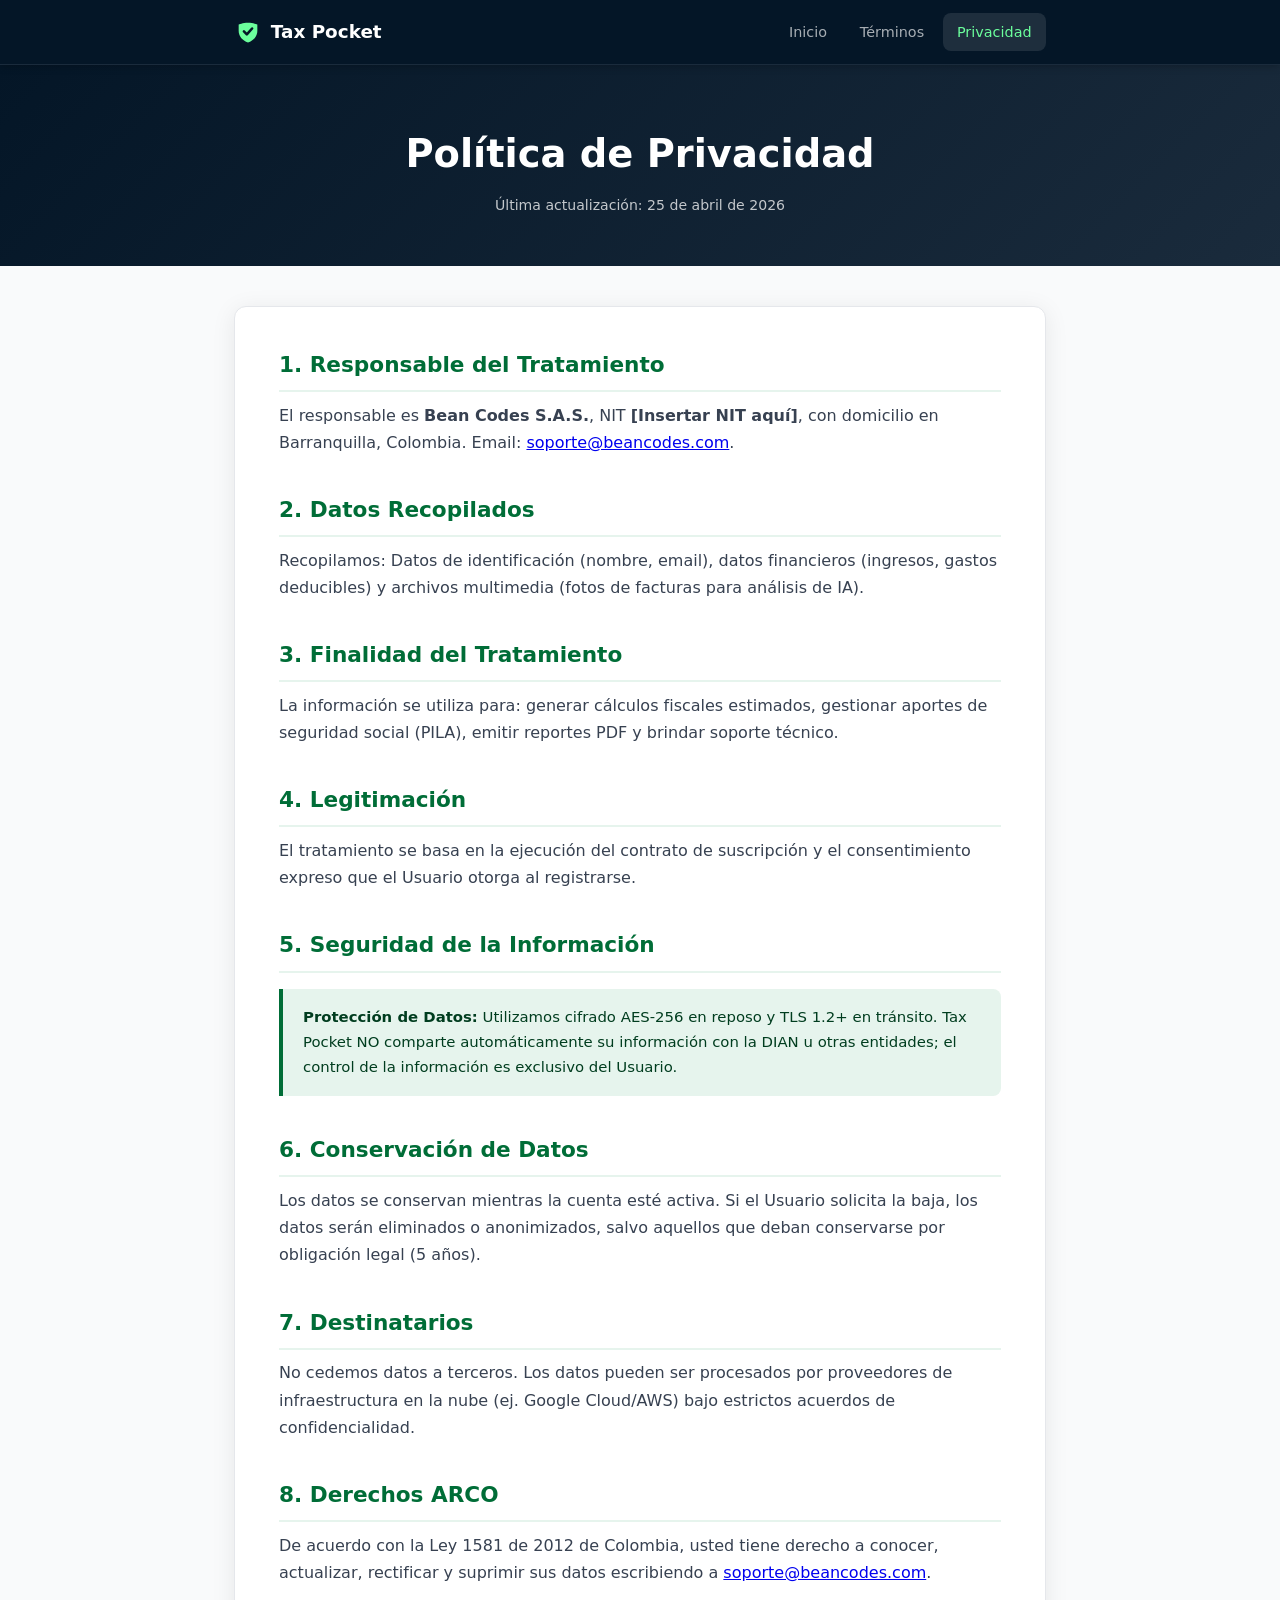
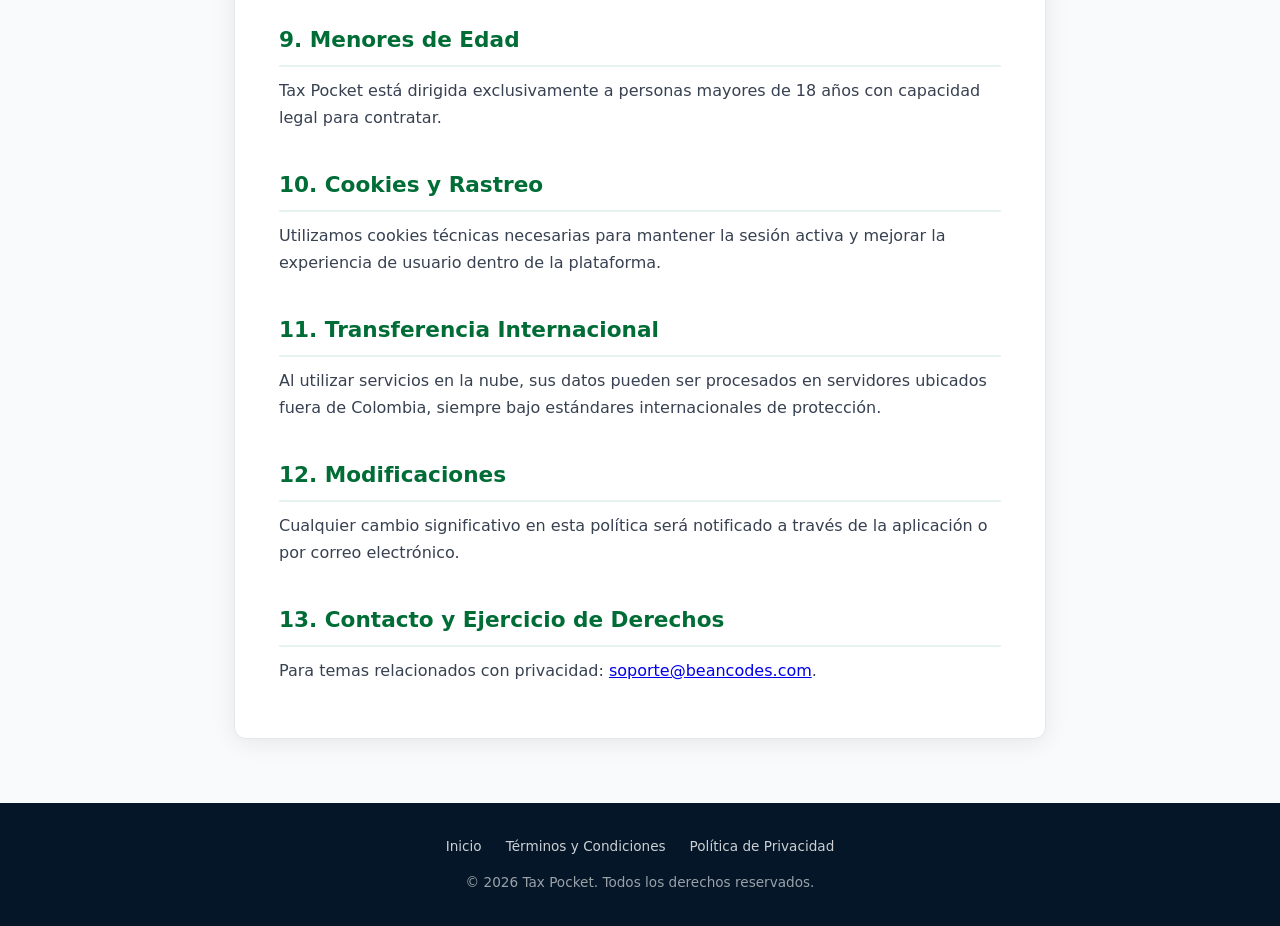
==== privacy.html @ 636193fd "Add favicon link tag to all HTML files Agent-Logs-Url: https://github.com/Bean-Codes-SAS/tax_poket_w" ====
<!DOCTYPE html>
<html lang="es">
<head>
  <meta charset="UTF-8" />
  <meta name="viewport" content="width=device-width, initial-scale=1.0" />
  <title>Política de Privacidad – Tax Pocket</title>
  <link rel="icon" type="image/x-icon" href="favicon.ico" />
  <link rel="stylesheet" href="styles.css" />
</head>
<body>

  <header>
    <div class="nav-inner">
      <a href="index.html" class="logo">
        <svg width="28" height="28" viewBox="0 0 24 24" fill="none">
          <path d="M4 5.5C4 5.5 7.5 4 12 4s8 1.5 8 1.5V11c0 4.5-3 8.5-8 10-5-1.5-8-5.5-8-10V5.5z" fill="currentColor"/>
          <path class="logo-check" d="M8.5 11.5l2.5 2.5 4.5-5" stroke="white" stroke-width="2.2" stroke-linecap="round" stroke-linejoin="round"/>
        </svg>
        Tax Pocket
      </a>
      <nav>
        <a href="index.html">Inicio</a>
        <a href="terms.html">Términos</a>
        <a href="privacy.html" class="active">Privacidad</a>
      </nav>
    </div>
  </header>

  <div class="page-hero">
    <div class="container">
      <h1>Política de Privacidad</h1>
      <p class="meta">Última actualización: 25 de abril de 2026</p>
    </div>
  </div>

  <div class="page-body">
    <div class="container">
      <article class="legal">

        <h2>1. Responsable del Tratamiento</h2>
        <p>El responsable es <strong>Bean Codes S.A.S.</strong>, NIT <strong>[Insertar NIT aquí]</strong>, con domicilio en Barranquilla, Colombia. Email: <a href="mailto:soporte@beancodes.com">soporte@beancodes.com</a>.</p>

        <h2>2. Datos Recopilados</h2>
        <p>Recopilamos: Datos de identificación (nombre, email), datos financieros (ingresos, gastos deducibles) y archivos multimedia (fotos de facturas para análisis de IA).</p>

        <h2>3. Finalidad del Tratamiento</h2>
        <p>La información se utiliza para: generar cálculos fiscales estimados, gestionar aportes de seguridad social (PILA), emitir reportes PDF y brindar soporte técnico.</p>

        <h2>4. Legitimación</h2>
        <p>El tratamiento se basa en la ejecución del contrato de suscripción y el consentimiento expreso que el Usuario otorga al registrarse.</p>

        <h2>5. Seguridad de la Información</h2>
        <div class="info-box">
          <strong>Protección de Datos:</strong> Utilizamos cifrado AES-256 en reposo y TLS 1.2+ en tránsito. Tax Pocket NO comparte automáticamente su información con la DIAN u otras entidades; el control de la información es exclusivo del Usuario.
        </div>

        <h2>6. Conservación de Datos</h2>
        <p>Los datos se conservan mientras la cuenta esté activa. Si el Usuario solicita la baja, los datos serán eliminados o anonimizados, salvo aquellos que deban conservarse por obligación legal (5 años).</p>

        <h2>7. Destinatarios</h2>
        <p>No cedemos datos a terceros. Los datos pueden ser procesados por proveedores de infraestructura en la nube (ej. Google Cloud/AWS) bajo estrictos acuerdos de confidencialidad.</p>

        <h2>8. Derechos ARCO</h2>
        <p>De acuerdo con la Ley 1581 de 2012 de Colombia, usted tiene derecho a conocer, actualizar, rectificar y suprimir sus datos escribiendo a <a href="mailto:soporte@beancodes.com">soporte@beancodes.com</a>.</p>

        <h2>9. Menores de Edad</h2>
        <p>Tax Pocket está dirigida exclusivamente a personas mayores de 18 años con capacidad legal para contratar.</p>

        <h2>10. Cookies y Rastreo</h2>
        <p>Utilizamos cookies técnicas necesarias para mantener la sesión activa y mejorar la experiencia de usuario dentro de la plataforma.</p>

        <h2>11. Transferencia Internacional</h2>
        <p>Al utilizar servicios en la nube, sus datos pueden ser procesados en servidores ubicados fuera de Colombia, siempre bajo estándares internacionales de protección.</p>

        <h2>12. Modificaciones</h2>
        <p>Cualquier cambio significativo en esta política será notificado a través de la aplicación o por correo electrónico.</p>

        <h2 id="contacto-pp">13. Contacto y Ejercicio de Derechos</h2>
        <p>Para temas relacionados con privacidad: <a href="mailto:soporte@beancodes.com">soporte@beancodes.com</a>.</p>

      </article>
    </div>
  </div>

  <footer>
    <div class="footer-links">
      <a href="index.html">Inicio</a>
      <a href="terms.html">Términos y Condiciones</a>
      <a href="privacy.html">Política de Privacidad</a>
    </div>
    <p>&copy; 2026 Tax Pocket. Todos los derechos reservados.</p>
  </footer>

</body>
</html>
---- styles.css ----
/* ─── Reset & Base ─── */
*, *::before, *::after { box-sizing: border-box; margin: 0; padding: 0; }

:root {
  --primary:        #006D37;
  --primary-dark:   #004d27;
  --primary-bg:     #041627;
  --primary-container: #1A2B3C;
  --secondary-container: #6BFE9C;
  --accent:    #f59e0b;
  --text:      #1f2937;
  --muted:     #6b7280;
  --bg:        #f9fafb;
  --surface:   #ffffff;
  --border:    #e5e7eb;
  --radius:    0.75rem;
  --shadow:    0 4px 24px rgba(0,0,0,.08);
  --max-w:     860px;
}

html { scroll-behavior: smooth; }

body {
  font-family: 'Segoe UI', system-ui, -apple-system, sans-serif;
  background: var(--bg);
  color: var(--text);
  line-height: 1.7;
  font-size: 1rem;
}

/* ─── Nav ─── */
header {
  background: var(--primary-bg);
  border-bottom: 1px solid var(--primary-container);
  position: sticky;
  top: 0;
  z-index: 100;
  box-shadow: 0 1px 8px rgba(0,0,0,.25);
}

.nav-inner {
  max-width: var(--max-w);
  margin: 0 auto;
  padding: 0 1.5rem;
  display: flex;
  align-items: center;
  justify-content: space-between;
  height: 64px;
}

.logo {
  display: flex;
  align-items: center;
  gap: 0.55rem;
  text-decoration: none;
  color: #fff;
  font-weight: 700;
  font-size: 1.15rem;
}

.logo svg { color: var(--secondary-container); }
.logo-check { stroke: var(--primary-bg); }

nav { display: flex; gap: 0.25rem; }

nav a {
  text-decoration: none;
  color: rgba(255,255,255,.65);
  font-size: 0.9rem;
  font-weight: 500;
  padding: 0.45rem 0.9rem;
  border-radius: 0.5rem;
  transition: background .15s, color .15s;
}

nav a:hover, nav a.active {
  background: rgba(255,255,255,.1);
  color: var(--secondary-container);
}

/* ─── Hero (index only) ─── */
.hero {
  background: linear-gradient(135deg, #041627 0%, #1A2B3C 55%, #041627 100%);
  color: #fff;
  text-align: center;
  padding: 5rem 1.5rem 4rem;
}

.hero-badge {
  display: inline-flex;
  align-items: center;
  gap: 0.4rem;
  background: rgba(255,255,255,.15);
  border: 1px solid rgba(255,255,255,.25);
  border-radius: 2rem;
  padding: 0.3rem 1rem;
  font-size: 0.8rem;
  font-weight: 600;
  letter-spacing: 0.04em;
  text-transform: uppercase;
  margin-bottom: 1.5rem;
}

.hero h1 {
  font-size: clamp(2rem, 5vw, 3rem);
  font-weight: 800;
  margin-bottom: 1rem;
  line-height: 1.2;
}

.hero p {
  font-size: 1.1rem;
  opacity: .85;
  max-width: 560px;
  margin: 0 auto 2.5rem;
}

.btn-group { display: flex; gap: 1rem; justify-content: center; flex-wrap: wrap; }

.btn {
  display: inline-flex;
  align-items: center;
  gap: 0.5rem;
  padding: 0.75rem 1.75rem;
  border-radius: 0.6rem;
  font-weight: 600;
  font-size: 0.95rem;
  text-decoration: none;
  transition: transform .15s, box-shadow .15s, background .15s;
}

.btn:hover { transform: translateY(-2px); box-shadow: 0 8px 20px rgba(0,0,0,.18); }

.btn-white { background: #fff; color: var(--primary); }
.btn-outline { background: transparent; color: #fff; border: 2px solid rgba(255,255,255,.5); }
.btn-outline:hover { background: rgba(255,255,255,.1); }

/* ─── Cards (index) ─── */
.cards {
  max-width: var(--max-w);
  margin: 3rem auto;
  padding: 0 1.5rem;
  display: grid;
  grid-template-columns: repeat(auto-fit, minmax(280px, 1fr));
  gap: 1.5rem;
}

.card {
  background: var(--surface);
  border: 1px solid var(--border);
  border-radius: var(--radius);
  padding: 2rem;
  box-shadow: var(--shadow);
  text-decoration: none;
  color: inherit;
  transition: transform .2s, box-shadow .2s;
  display: flex;
  flex-direction: column;
  gap: 0.75rem;
}

.card:hover { transform: translateY(-4px); box-shadow: 0 12px 32px rgba(0,0,0,.12); }

.card-icon {
  width: 52px;
  height: 52px;
  border-radius: 0.75rem;
  display: flex;
  align-items: center;
  justify-content: center;
}

.card-icon.blue { background: #e8eef5; color: var(--primary-bg); }
.card-icon.green { background: #e6f4ed; color: var(--primary); }

.card h2 { font-size: 1.2rem; font-weight: 700; }
.card p  { color: var(--muted); font-size: 0.9rem; }

.card-link {
  margin-top: auto;
  font-size: 0.9rem;
  font-weight: 600;
  color: var(--primary);
  display: flex;
  align-items: center;
  gap: 0.3rem;
}

/* ─── Page layout (terms / privacy) ─── */
.page-hero {
  background: linear-gradient(135deg, #041627, #1A2B3C);
  color: #fff;
  padding: 3.5rem 1.5rem 3rem;
  text-align: center;
}

.page-hero h1 { font-size: clamp(1.6rem, 4vw, 2.4rem); font-weight: 800; margin-bottom: 0.5rem; }
.page-hero .meta { opacity: .75; font-size: 0.88rem; margin-top: 0.5rem; }

.page-body {
  max-width: var(--max-w);
  margin: 2.5rem auto 4rem;
  padding: 0 1.5rem;
}

/* ─── Legal Content ─── */
.legal {
  background: var(--surface);
  border: 1px solid var(--border);
  border-radius: var(--radius);
  padding: 2.5rem 2.75rem;
  box-shadow: var(--shadow);
}

@media (max-width: 600px) { .legal { padding: 1.5rem 1.25rem; } }

.legal h2 {
  font-size: 1.35rem;
  font-weight: 700;
  color: var(--primary);
  margin-top: 2.25rem;
  margin-bottom: 0.6rem;
  padding-bottom: 0.4rem;
  border-bottom: 2px solid #e6f4ed;
}

.legal h2:first-child { margin-top: 0; }

.legal h3 {
  font-size: 1.05rem;
  font-weight: 600;
  margin-top: 1.25rem;
  margin-bottom: 0.35rem;
  color: var(--text);
}

.legal p { margin-bottom: 0.9rem; color: #374151; }

.legal ul, .legal ol {
  margin: 0.5rem 0 0.9rem 1.5rem;
  color: #374151;
}

.legal li { margin-bottom: 0.35rem; }

.legal .highlight-box {
  background: #fefce8;
  border-left: 4px solid var(--accent);
  border-radius: 0 0.5rem 0.5rem 0;
  padding: 1rem 1.25rem;
  margin: 1rem 0;
  font-size: 0.93rem;
  color: #78350f;
}

.legal .info-box {
  background: #e6f4ed;
  border-left: 4px solid var(--primary);
  border-radius: 0 0.5rem 0.5rem 0;
  padding: 1rem 1.25rem;
  margin: 1rem 0;
  font-size: 0.93rem;
  color: #003d1f;
}

/* ─── TOC ─── */
.toc {
  background: #f8fafc;
  border: 1px solid var(--border);
  border-radius: 0.6rem;
  padding: 1.25rem 1.5rem;
  margin-bottom: 2rem;
}

.toc h4 { font-size: 0.85rem; text-transform: uppercase; letter-spacing: .05em; color: var(--muted); margin-bottom: 0.75rem; }

.toc ol { margin-left: 1.25rem; }
.toc li { margin-bottom: 0.25rem; }
.toc a { color: var(--primary); text-decoration: none; font-size: 0.9rem; }
.toc a:hover { text-decoration: underline; }

/* ─── Footer ─── */
footer {
  background: var(--primary-bg);
  color: rgba(255,255,255,.6);
  text-align: center;
  padding: 2rem 1.5rem;
  font-size: 0.85rem;
}

footer a { color: rgba(255,255,255,.8); text-decoration: none; }
footer a:hover { text-decoration: underline; }

.footer-links { display: flex; gap: 1.5rem; justify-content: center; margin-bottom: 0.75rem; flex-wrap: wrap; }
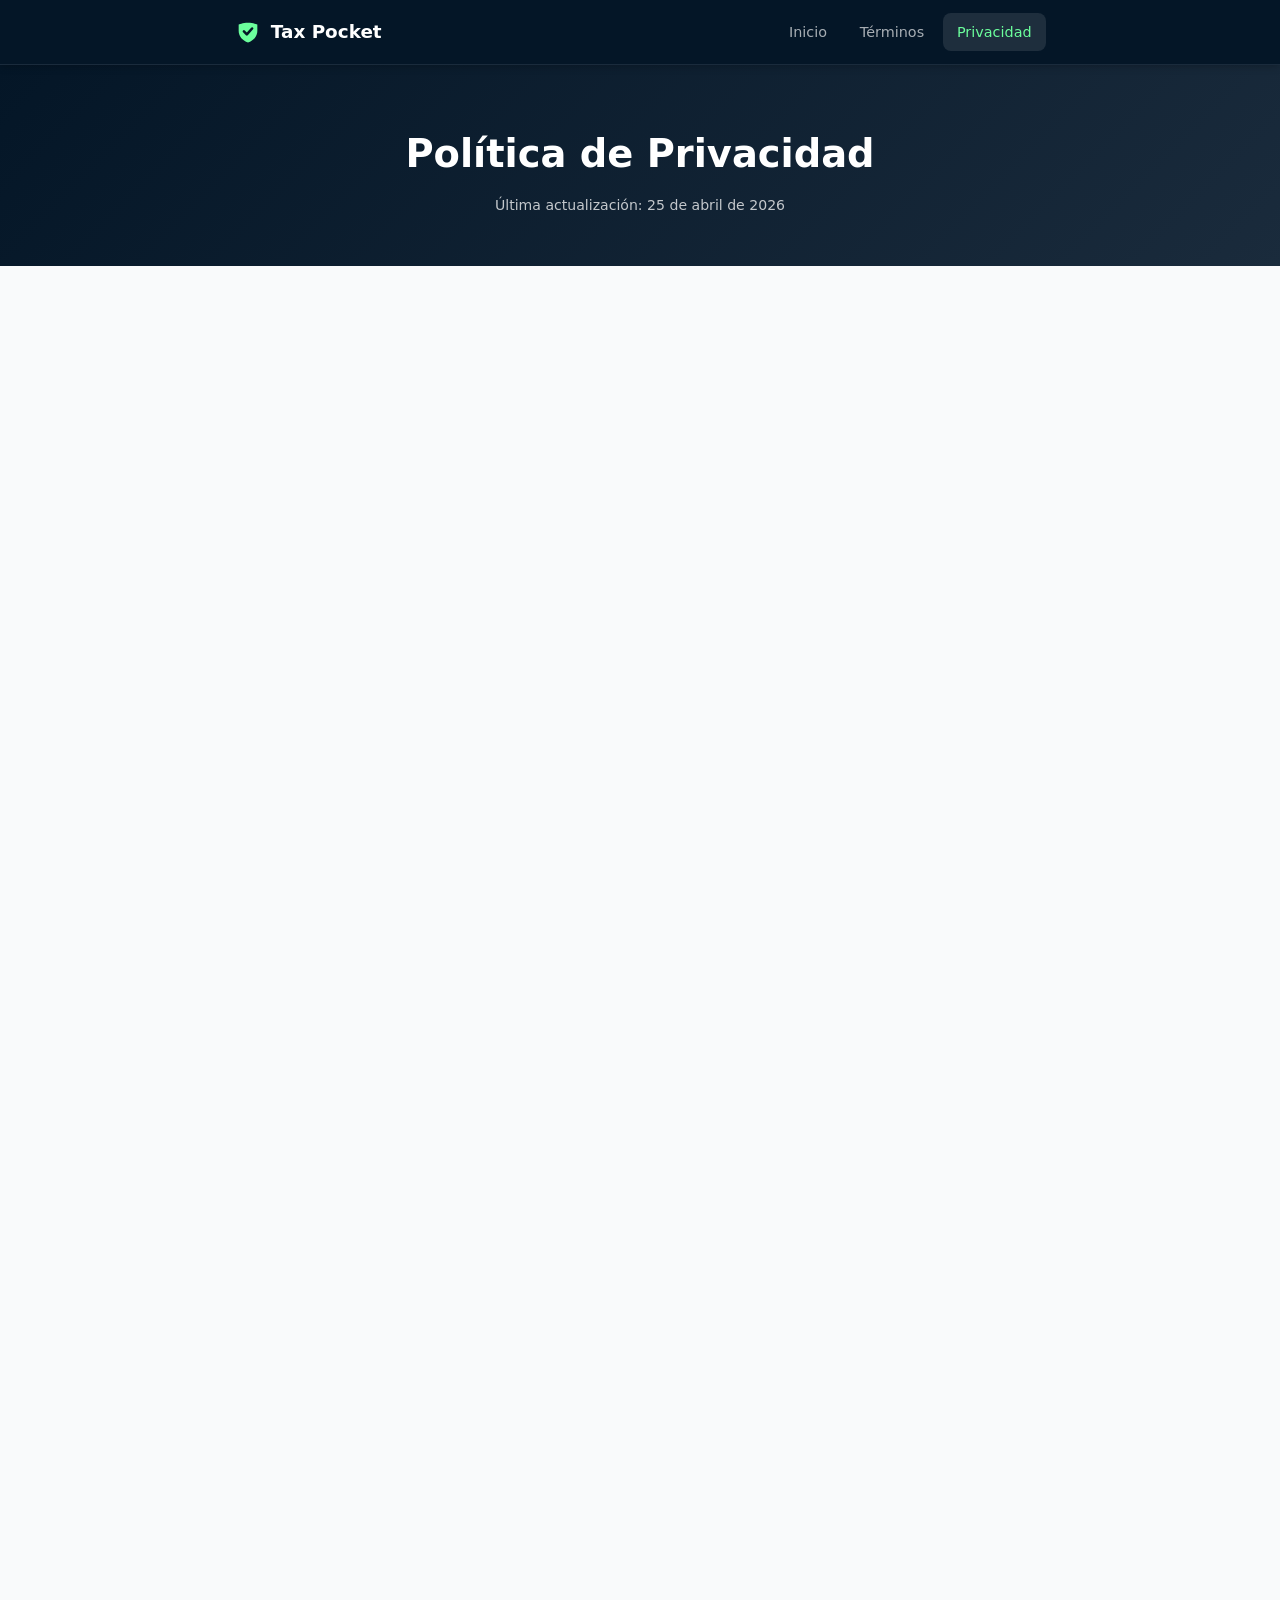
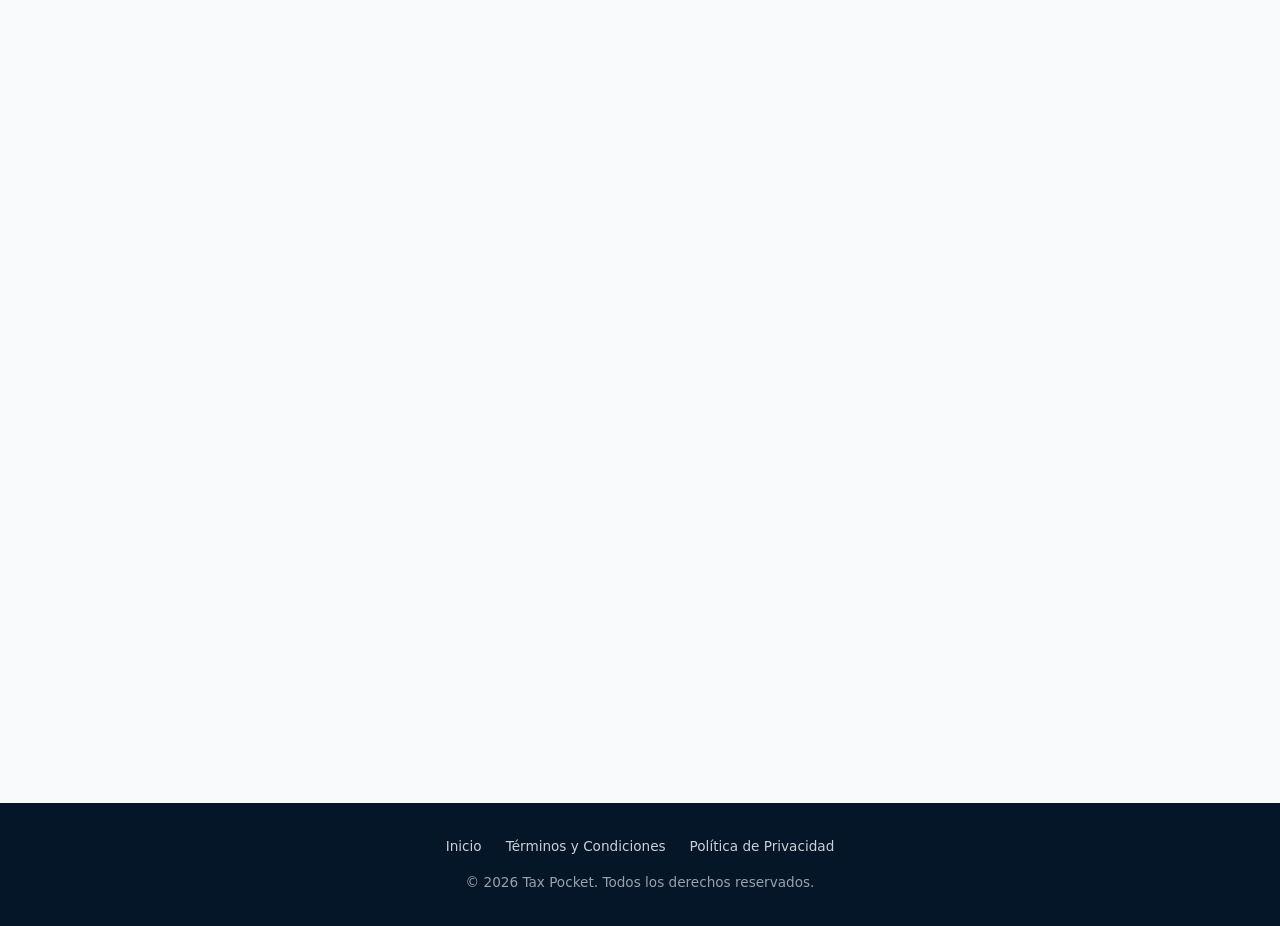
==== commit 0234c7eb: "Hide legal article section in privacy.html" ====
--- a/privacy.html
+++ b/privacy.html
@@ -35,7 +35,7 @@
 
   <div class="page-body">
     <div class="container">
-      <article class="legal">
+      <article class="legal" style="visibility:hidden;">
 
         <h2>1. Responsable del Tratamiento</h2>
         <p>El responsable es <strong>Bean Codes S.A.S.</strong>, NIT <strong>[Insertar NIT aquí]</strong>, con domicilio en Barranquilla, Colombia. Email: <a href="mailto:soporte@beancodes.com">soporte@beancodes.com</a>.</p>
@@ -92,4 +92,4 @@
   </footer>
 
 </body>
-</html>+</html>
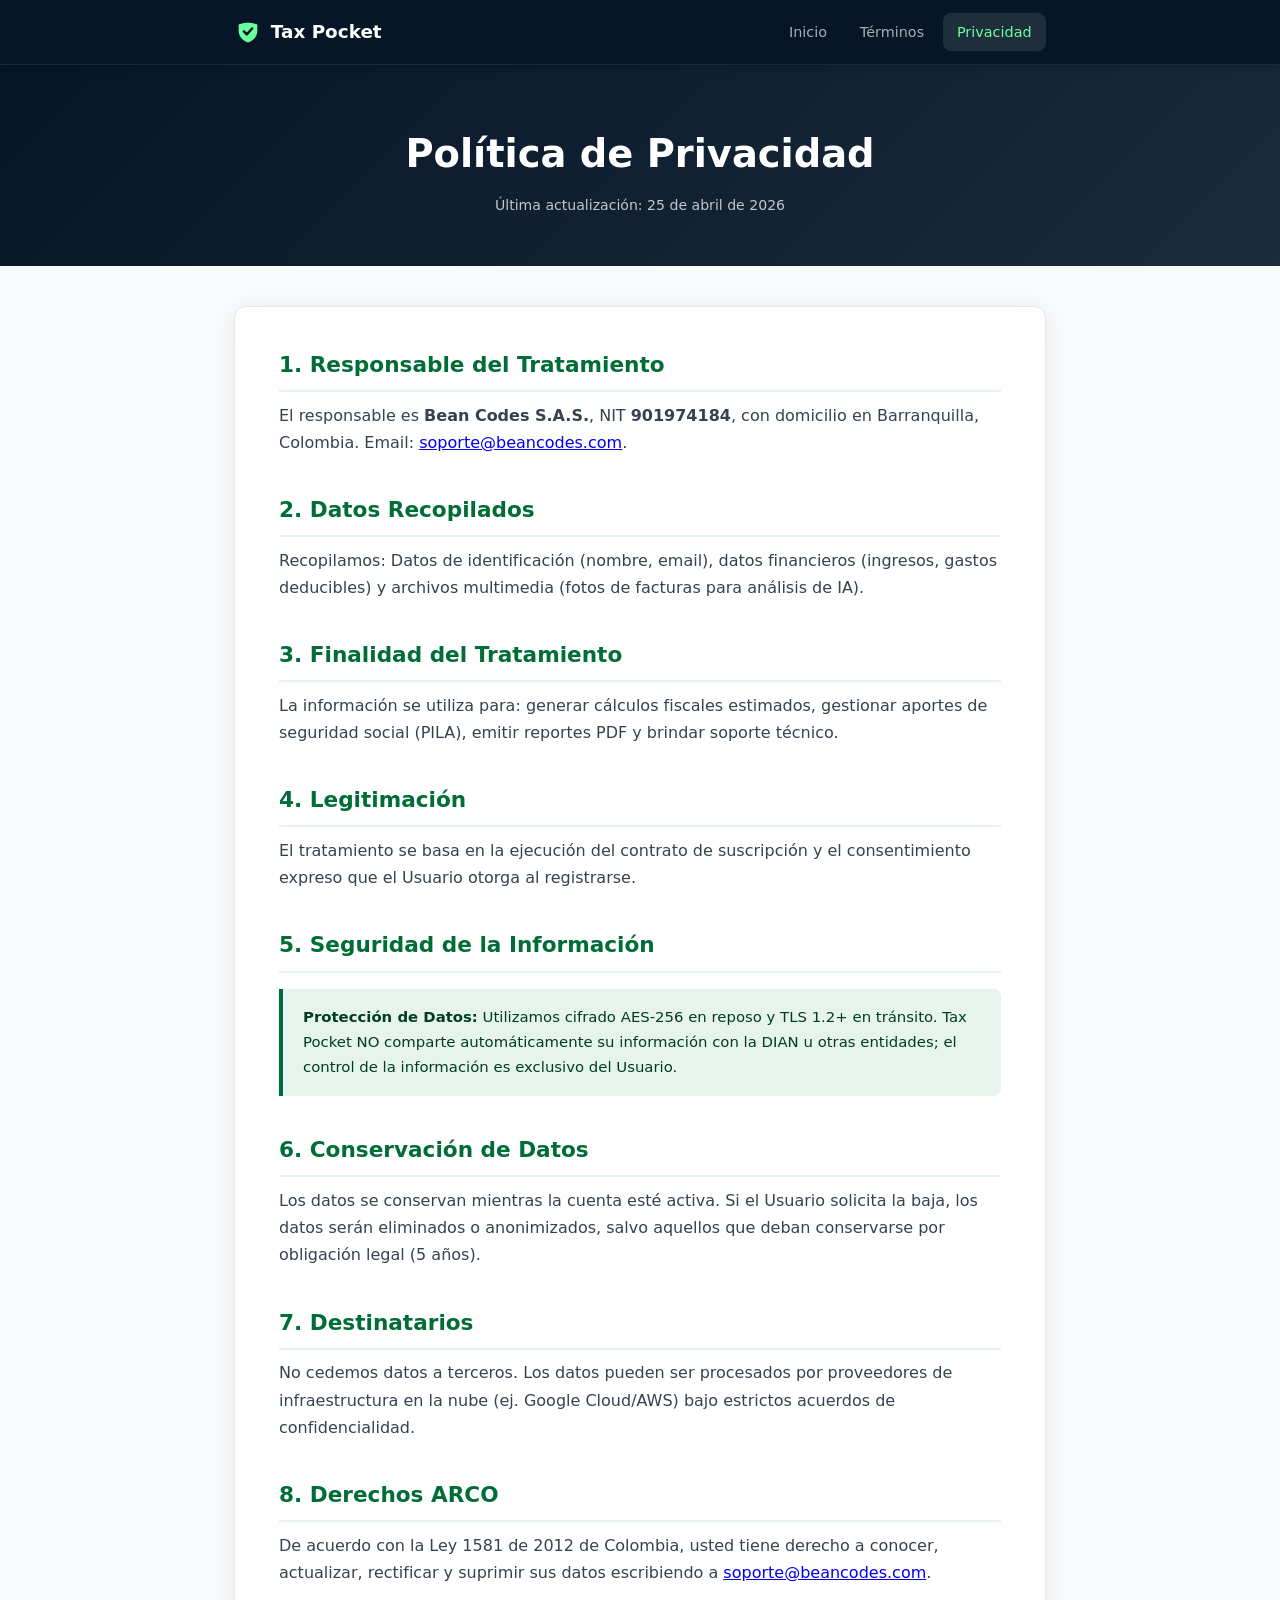
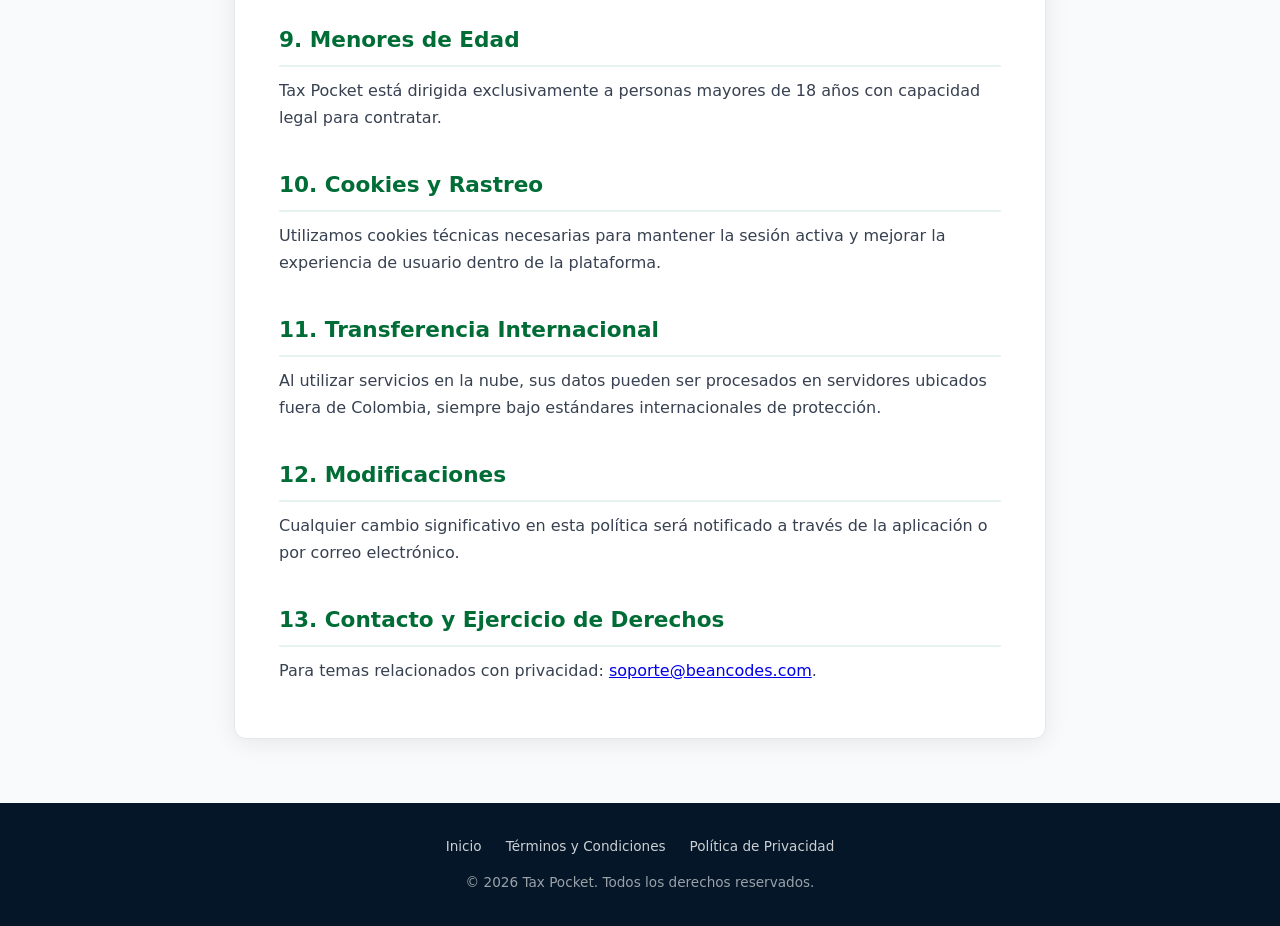
==== commit 47440689: "Update legal article visibility and NIT number" ====
--- a/privacy.html
+++ b/privacy.html
@@ -35,10 +35,10 @@
 
   <div class="page-body">
     <div class="container">
-      <article class="legal" style="visibility:hidden;">
+      <article class="legal">
 
         <h2>1. Responsable del Tratamiento</h2>
-        <p>El responsable es <strong>Bean Codes S.A.S.</strong>, NIT <strong>[Insertar NIT aquí]</strong>, con domicilio en Barranquilla, Colombia. Email: <a href="mailto:soporte@beancodes.com">soporte@beancodes.com</a>.</p>
+        <p>El responsable es <strong>Bean Codes S.A.S.</strong>, NIT <strong>901974184</strong>, con domicilio en Barranquilla, Colombia. Email: <a href="mailto:soporte@beancodes.com">soporte@beancodes.com</a>.</p>
 
         <h2>2. Datos Recopilados</h2>
         <p>Recopilamos: Datos de identificación (nombre, email), datos financieros (ingresos, gastos deducibles) y archivos multimedia (fotos de facturas para análisis de IA).</p>
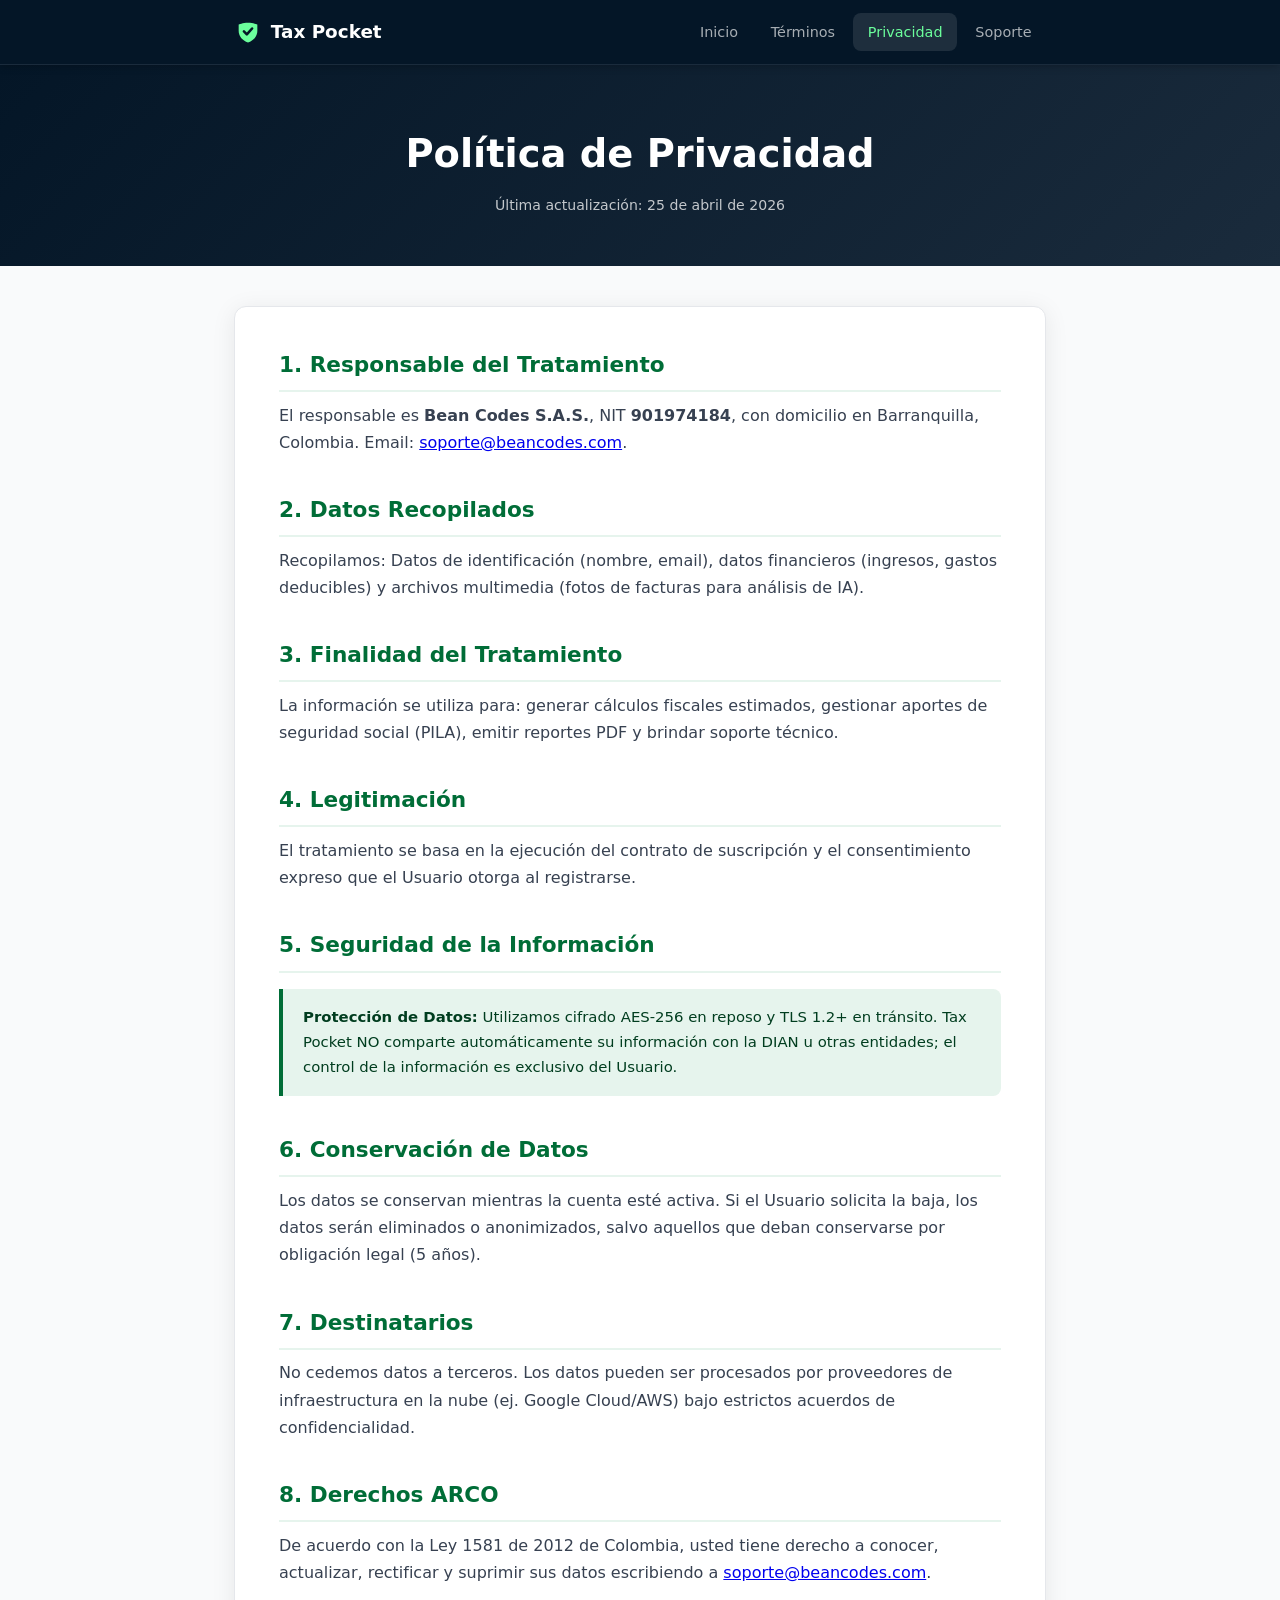
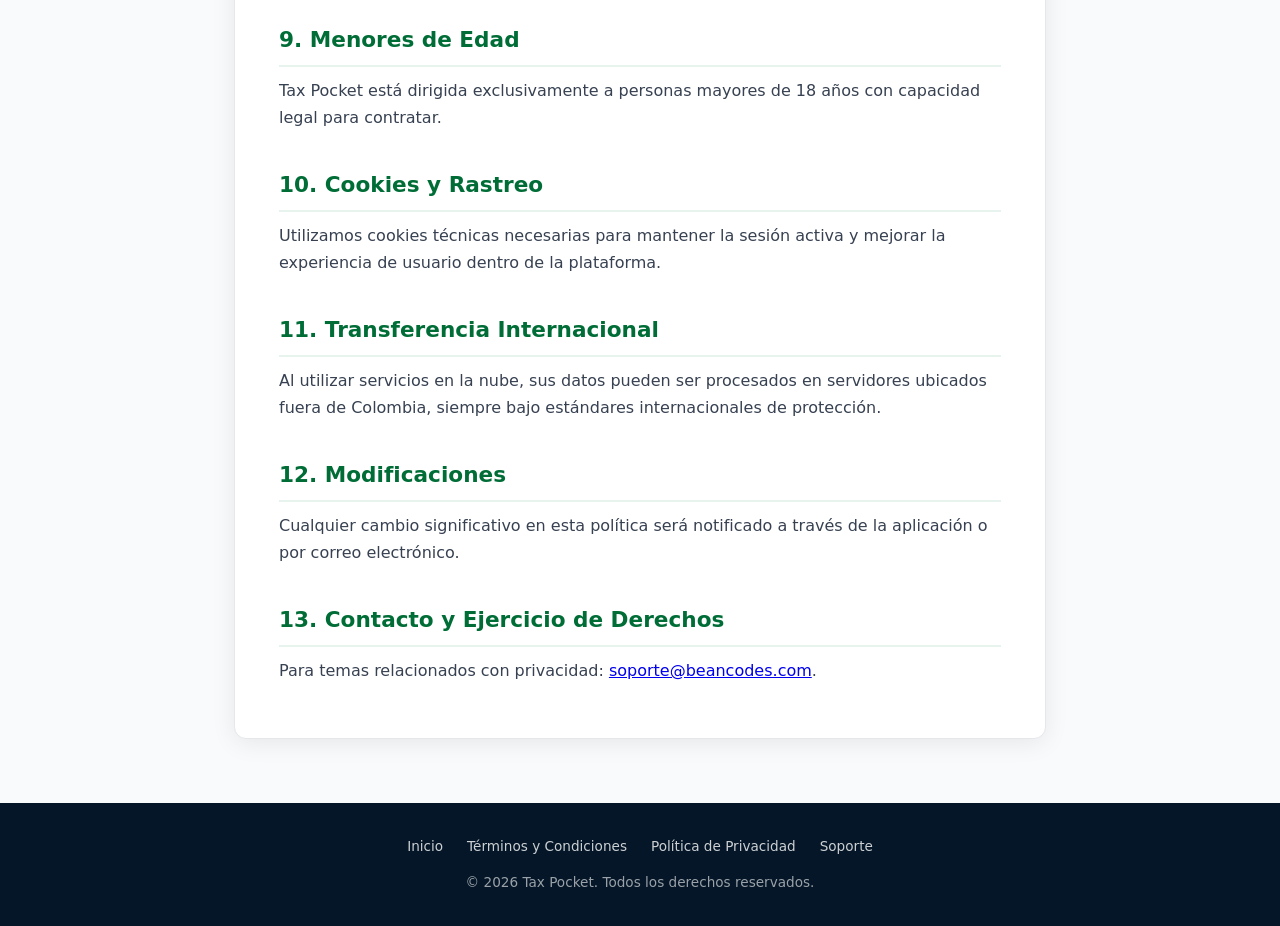
==== commit 14df4905: "feat: add user support section (support.html) for App Store requirement Agent-Logs-Url: https://gith" ====
--- a/privacy.html
+++ b/privacy.html
@@ -16,12 +16,13 @@
           <path d="M4 5.5C4 5.5 7.5 4 12 4s8 1.5 8 1.5V11c0 4.5-3 8.5-8 10-5-1.5-8-5.5-8-10V5.5z" fill="currentColor"/>
           <path class="logo-check" d="M8.5 11.5l2.5 2.5 4.5-5" stroke="white" stroke-width="2.2" stroke-linecap="round" stroke-linejoin="round"/>
         </svg>
-        Tax Pocket
+        <span class="logo-text">Tax Pocket</span>
       </a>
       <nav>
         <a href="index.html">Inicio</a>
         <a href="terms.html">Términos</a>
         <a href="privacy.html" class="active">Privacidad</a>
+        <a href="support.html">Soporte</a>
       </nav>
     </div>
   </header>
@@ -87,6 +88,7 @@
       <a href="index.html">Inicio</a>
       <a href="terms.html">Términos y Condiciones</a>
       <a href="privacy.html">Política de Privacidad</a>
+      <a href="support.html">Soporte</a>
     </div>
     <p>&copy; 2026 Tax Pocket. Todos los derechos reservados.</p>
   </footer>
--- a/styles.css
+++ b/styles.css
@@ -172,6 +172,7 @@
 
 .card-icon.blue { background: #e8eef5; color: var(--primary-bg); }
 .card-icon.green { background: #e6f4ed; color: var(--primary); }
+.card-icon.purple { background: #ede9fe; color: #5b21b6; }
 
 .card h2 { font-size: 1.2rem; font-weight: 700; }
 .card p  { color: var(--muted); font-size: 0.9rem; }
@@ -212,7 +213,10 @@
   box-shadow: var(--shadow);
 }
 
-@media (max-width: 600px) { .legal { padding: 1.5rem 1.25rem; } }
+@media (max-width: 600px) {
+  .legal { padding: 1.5rem 1.25rem; }
+  .logo-text { display: none; }
+}
 
 .legal h2 {
   font-size: 1.35rem;
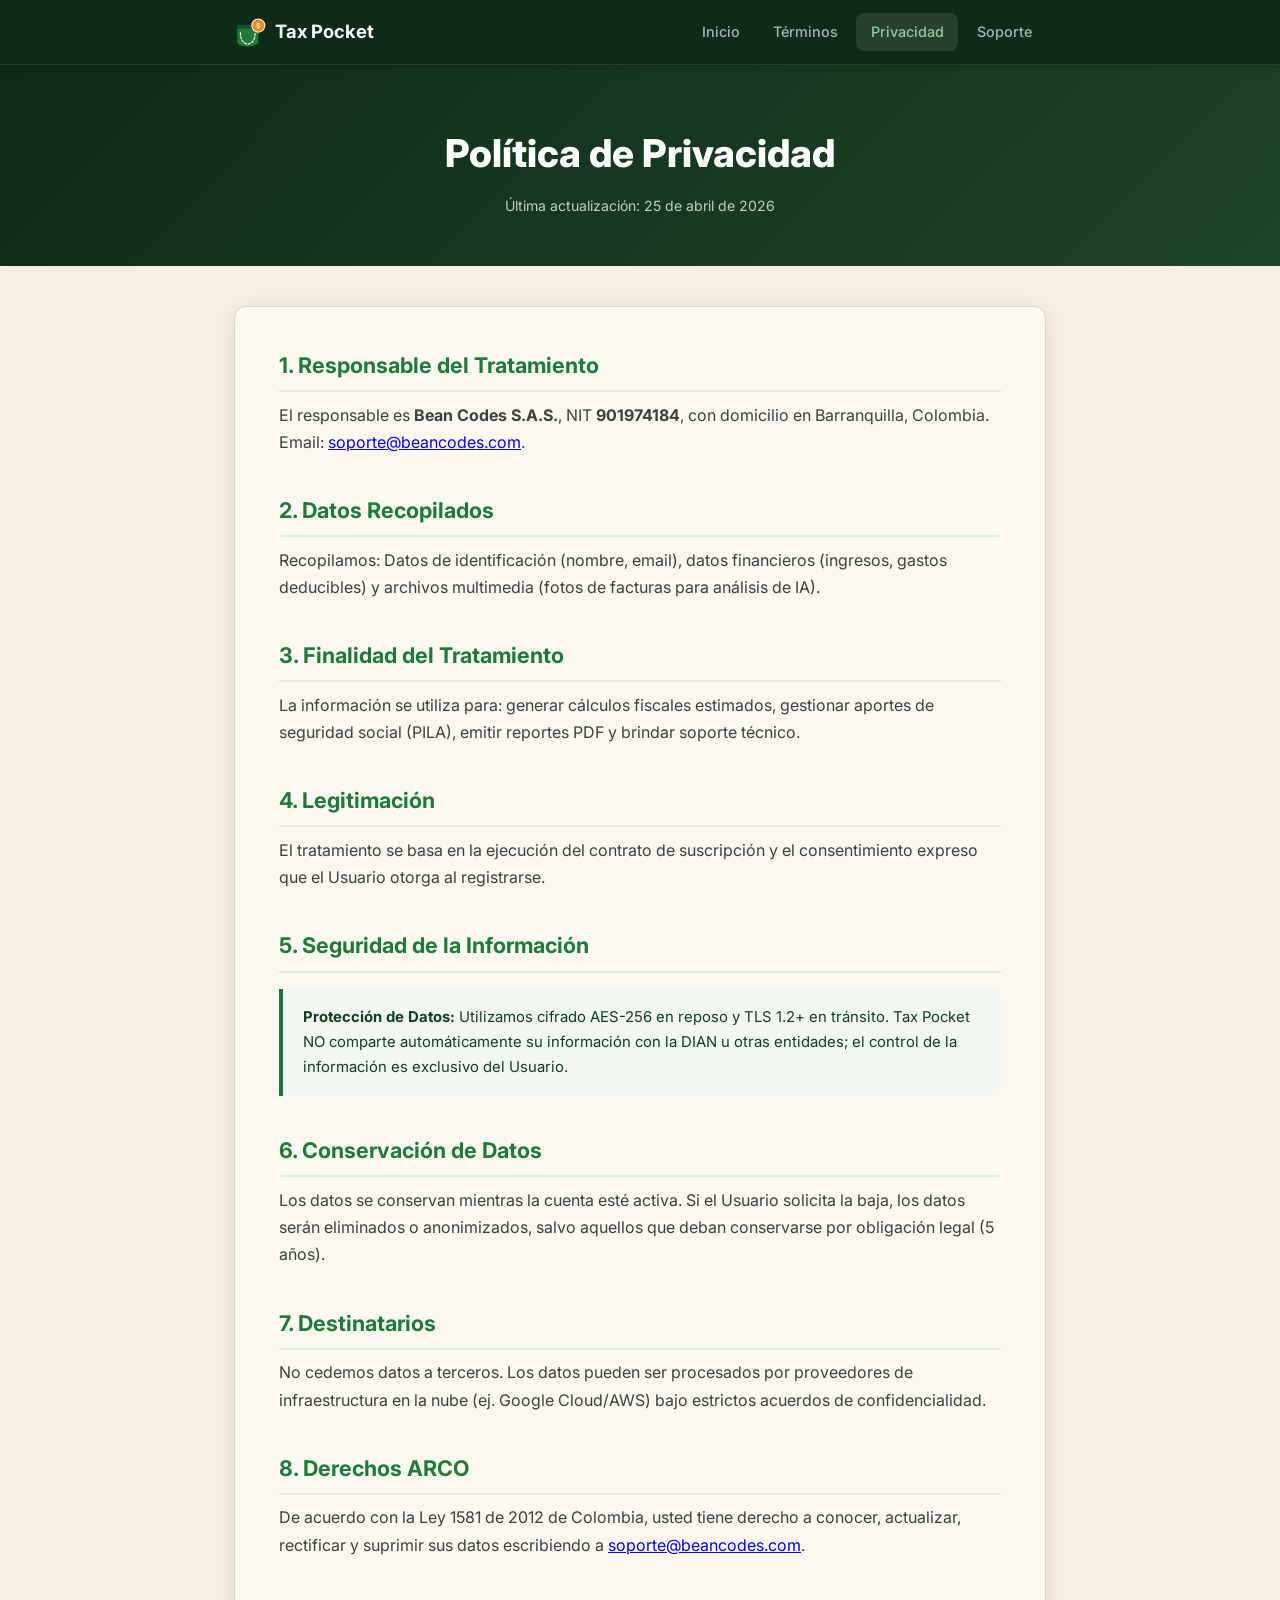
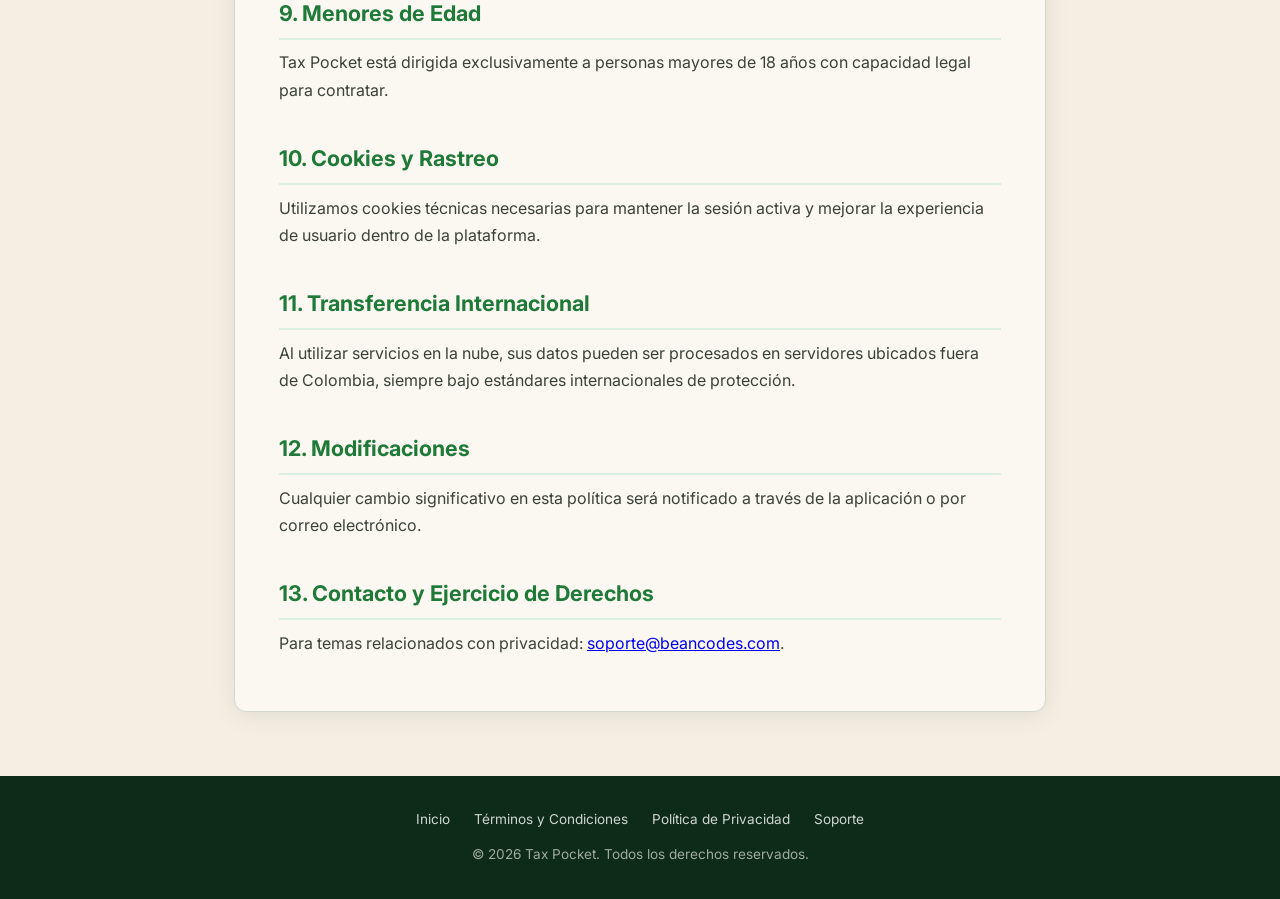
==== commit f6e8e7cd: "feat: update color palette and icon to Forest & Coin design system v3 Agent-Logs-Url: https://github" ====
--- a/privacy.html
+++ b/privacy.html
@@ -4,6 +4,7 @@
   <meta charset="UTF-8" />
   <meta name="viewport" content="width=device-width, initial-scale=1.0" />
   <title>Política de Privacidad – Tax Pocket</title>
+  <link rel="icon" type="image/svg+xml" href="favicon.svg" />
   <link rel="icon" type="image/x-icon" href="favicon.ico" />
   <link rel="stylesheet" href="styles.css" />
 </head>
@@ -12,9 +13,13 @@
   <header>
     <div class="nav-inner">
       <a href="index.html" class="logo">
-        <svg width="28" height="28" viewBox="0 0 24 24" fill="none">
-          <path d="M4 5.5C4 5.5 7.5 4 12 4s8 1.5 8 1.5V11c0 4.5-3 8.5-8 10-5-1.5-8-5.5-8-10V5.5z" fill="currentColor"/>
-          <path class="logo-check" d="M8.5 11.5l2.5 2.5 4.5-5" stroke="white" stroke-width="2.2" stroke-linecap="round" stroke-linejoin="round"/>
+        <svg width="32" height="32" viewBox="0 0 100 100" fill="none" xmlns="http://www.w3.org/2000/svg">
+          <path d="M10 32 Q10 28 14 28 H62 Q72 28 74 36 L76 42 H10 Z" fill="#155228"/>
+          <path d="M10 40 H76 V80 Q76 94 43 96 Q10 94 10 80 Z" fill="#1F7A3A"/>
+          <path d="M20 52 Q20 84 43 88 Q66 84 66 52" fill="none" stroke="white" stroke-width="3.5" stroke-dasharray="7,5" stroke-linecap="round"/>
+          <circle cx="76" cy="30" r="22" fill="white"/>
+          <circle cx="76" cy="30" r="19" fill="#F08A1F"/>
+          <text x="76" y="38" text-anchor="middle" fill="white" font-size="22" font-weight="bold" font-family="Arial,sans-serif">$</text>
         </svg>
         <span class="logo-text">Tax Pocket</span>
       </a>
--- a/styles.css
+++ b/styles.css
@@ -1,18 +1,70 @@
+@import url('https://fonts.googleapis.com/css2?family=Inter:wght@400;500;600;700;800&display=swap');
+
 /* ─── Reset & Base ─── */
 *, *::before, *::after { box-sizing: border-box; margin: 0; padding: 0; }
 
+/* ─── Tax Pocket — Design System Tokens v3 "Forest & Coin" ─── */
 :root {
-  --primary:        #006D37;
-  --primary-dark:   #004d27;
-  --primary-bg:     #041627;
-  --primary-container: #1A2B3C;
-  --secondary-container: #6BFE9C;
-  --accent:    #f59e0b;
-  --text:      #1f2937;
-  --muted:     #6b7280;
-  --bg:        #f9fafb;
-  --surface:   #ffffff;
-  --border:    #e5e7eb;
+  /* Brand color — Forest green */
+  --tp-sage-50:    #F1F8F2;
+  --tp-sage-100:   #DCEEDF;
+  --tp-sage-200:   #BADEC1;
+  --tp-sage-300:   #8FCA9E;
+  --tp-sage-400:   #5DAE76;
+  --tp-sage-500:   #1F7A3A;
+  --tp-sage-600:   #1A6731;
+  --tp-sage-700:   #155228;
+  --tp-sage-800:   #103E1F;
+  --tp-sage-900:   #0E2A18;
+
+  /* Forest deep (dark surfaces) */
+  --tp-plum-50:    #ECF4EE;
+  --tp-plum-100:   #D6E7DA;
+  --tp-plum-300:   #6A9479;
+  --tp-plum-500:   #2E5A3D;
+  --tp-plum-700:   #1F4528;
+  --tp-plum-900:   #0E2A18;
+
+  /* Ink (foreground) */
+  --tp-ink-900:    #1A1F1A;
+  --tp-ink-700:    #3A4239;
+  --tp-ink-500:    #65705F;
+  --tp-ink-300:    #B5BCAE;
+  --tp-ink-200:    #D2D8CC;
+  --tp-ink-100:    #E5E9DF;
+
+  /* Canvas (background) */
+  --tp-cream:      #F4EFE2;
+  --tp-paper:      #FBF8F1;
+  --tp-sand:       #ECE2C8;
+
+  /* Accents funcionales */
+  --tp-safe:       var(--tp-sage-500);
+  --tp-hold:       #F08A1F;
+  --tp-owed:       #C84F2C;
+  --tp-info:       #5C7A8C;
+
+  /* Surfaces oscuras (hero cards) */
+  --tp-night:      var(--tp-plum-900);
+  --tp-night-2:    var(--tp-plum-700);
+
+  /* Tipografía */
+  --tp-font-display: "Instrument Serif", "Times New Roman", serif;
+  --tp-font-body:    "Inter", -apple-system, system-ui, sans-serif;
+  --tp-font-mono:    "JetBrains Mono", ui-monospace, monospace;
+
+  /* ─── Aliases de compatibilidad ─── */
+  --primary:        var(--tp-sage-500);
+  --primary-dark:   var(--tp-sage-600);
+  --primary-bg:     var(--tp-plum-900);
+  --primary-container: var(--tp-plum-700);
+  --secondary-container: var(--tp-sage-300);
+  --accent:    var(--tp-hold);
+  --text:      var(--tp-ink-900);
+  --muted:     var(--tp-ink-500);
+  --bg:        var(--tp-cream);
+  --surface:   var(--tp-paper);
+  --border:    var(--tp-ink-200);
   --radius:    0.75rem;
   --shadow:    0 4px 24px rgba(0,0,0,.08);
   --max-w:     860px;
@@ -21,7 +73,7 @@
 html { scroll-behavior: smooth; }
 
 body {
-  font-family: 'Segoe UI', system-ui, -apple-system, sans-serif;
+  font-family: var(--tp-font-body);
   background: var(--bg);
   color: var(--text);
   line-height: 1.7;
@@ -59,7 +111,6 @@
 }
 
 .logo svg { color: var(--secondary-container); }
-.logo-check { stroke: var(--primary-bg); }
 
 nav { display: flex; gap: 0.25rem; }
 
@@ -80,7 +131,7 @@
 
 /* ─── Hero (index only) ─── */
 .hero {
-  background: linear-gradient(135deg, #041627 0%, #1A2B3C 55%, #041627 100%);
+  background: linear-gradient(135deg, #0E2A18 0%, #1F4528 55%, #0E2A18 100%);
   color: #fff;
   text-align: center;
   padding: 5rem 1.5rem 4rem;
@@ -170,9 +221,9 @@
   justify-content: center;
 }
 
-.card-icon.blue { background: #e8eef5; color: var(--primary-bg); }
-.card-icon.green { background: #e6f4ed; color: var(--primary); }
-.card-icon.purple { background: #ede9fe; color: #5b21b6; }
+.card-icon.blue { background: var(--tp-plum-50); color: var(--tp-plum-700); }
+.card-icon.green { background: var(--tp-sage-50); color: var(--primary); }
+.card-icon.purple { background: var(--tp-sage-100); color: var(--tp-sage-700); }
 
 .card h2 { font-size: 1.2rem; font-weight: 700; }
 .card p  { color: var(--muted); font-size: 0.9rem; }
@@ -189,7 +240,7 @@
 
 /* ─── Page layout (terms / privacy) ─── */
 .page-hero {
-  background: linear-gradient(135deg, #041627, #1A2B3C);
+  background: linear-gradient(135deg, #0E2A18, #1F4528);
   color: #fff;
   padding: 3.5rem 1.5rem 3rem;
   text-align: center;
@@ -225,7 +276,7 @@
   margin-top: 2.25rem;
   margin-bottom: 0.6rem;
   padding-bottom: 0.4rem;
-  border-bottom: 2px solid #e6f4ed;
+  border-bottom: 2px solid var(--tp-sage-100);
 }
 
 .legal h2:first-child { margin-top: 0; }
@@ -238,39 +289,39 @@
   color: var(--text);
 }
 
-.legal p { margin-bottom: 0.9rem; color: #374151; }
+.legal p { margin-bottom: 0.9rem; color: var(--tp-ink-700); }
 
 .legal ul, .legal ol {
   margin: 0.5rem 0 0.9rem 1.5rem;
-  color: #374151;
+  color: var(--tp-ink-700);
 }
 
 .legal li { margin-bottom: 0.35rem; }
 
 .legal .highlight-box {
-  background: #fefce8;
-  border-left: 4px solid var(--accent);
+  background: #FFF3E0;
+  border-left: 4px solid var(--tp-hold);
   border-radius: 0 0.5rem 0.5rem 0;
   padding: 1rem 1.25rem;
   margin: 1rem 0;
   font-size: 0.93rem;
-  color: #78350f;
+  color: #7C3B00;
 }
 
 .legal .info-box {
-  background: #e6f4ed;
+  background: var(--tp-sage-50);
   border-left: 4px solid var(--primary);
   border-radius: 0 0.5rem 0.5rem 0;
   padding: 1rem 1.25rem;
   margin: 1rem 0;
   font-size: 0.93rem;
-  color: #003d1f;
+  color: var(--tp-sage-800);
 }
 
 /* ─── TOC ─── */
 .toc {
-  background: #f8fafc;
-  border: 1px solid var(--border);
+  background: var(--tp-sage-50);
+  border: 1px solid var(--tp-sage-100);
   border-radius: 0.6rem;
   padding: 1.25rem 1.5rem;
   margin-bottom: 2rem;
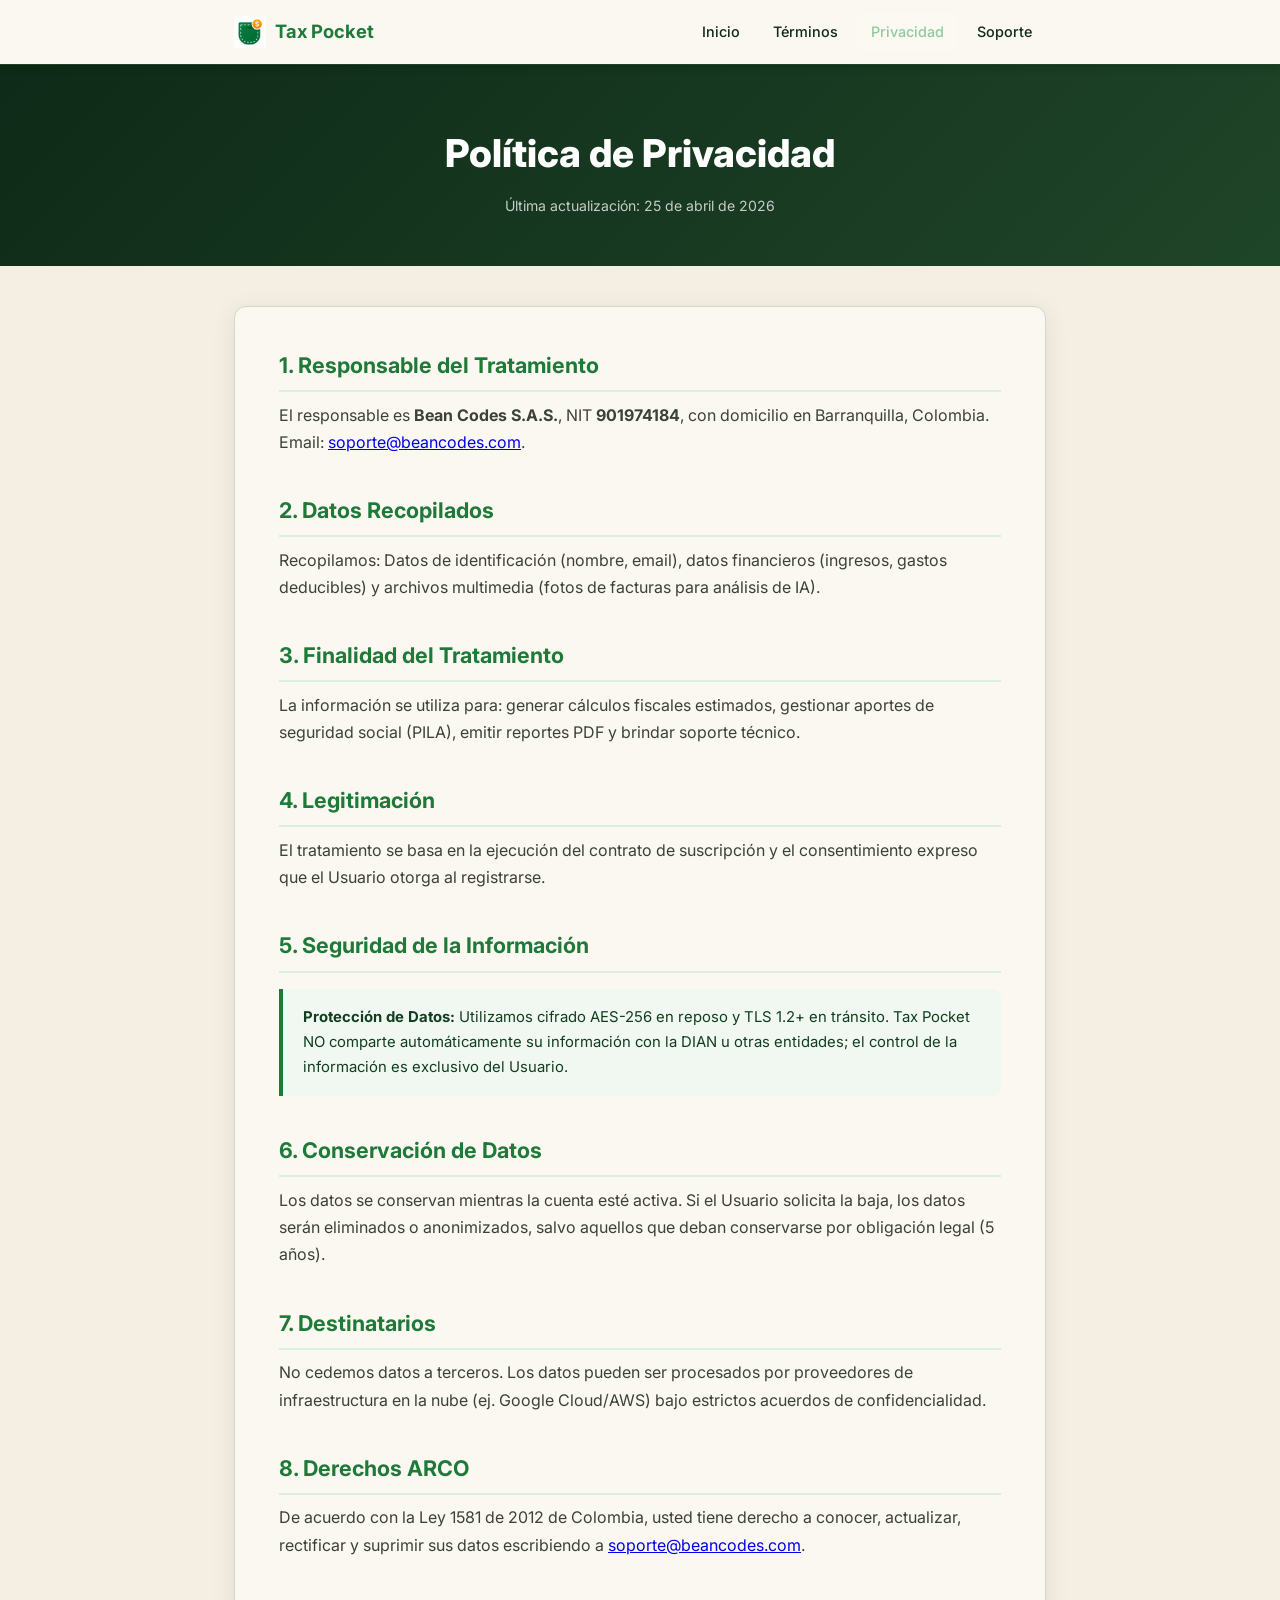
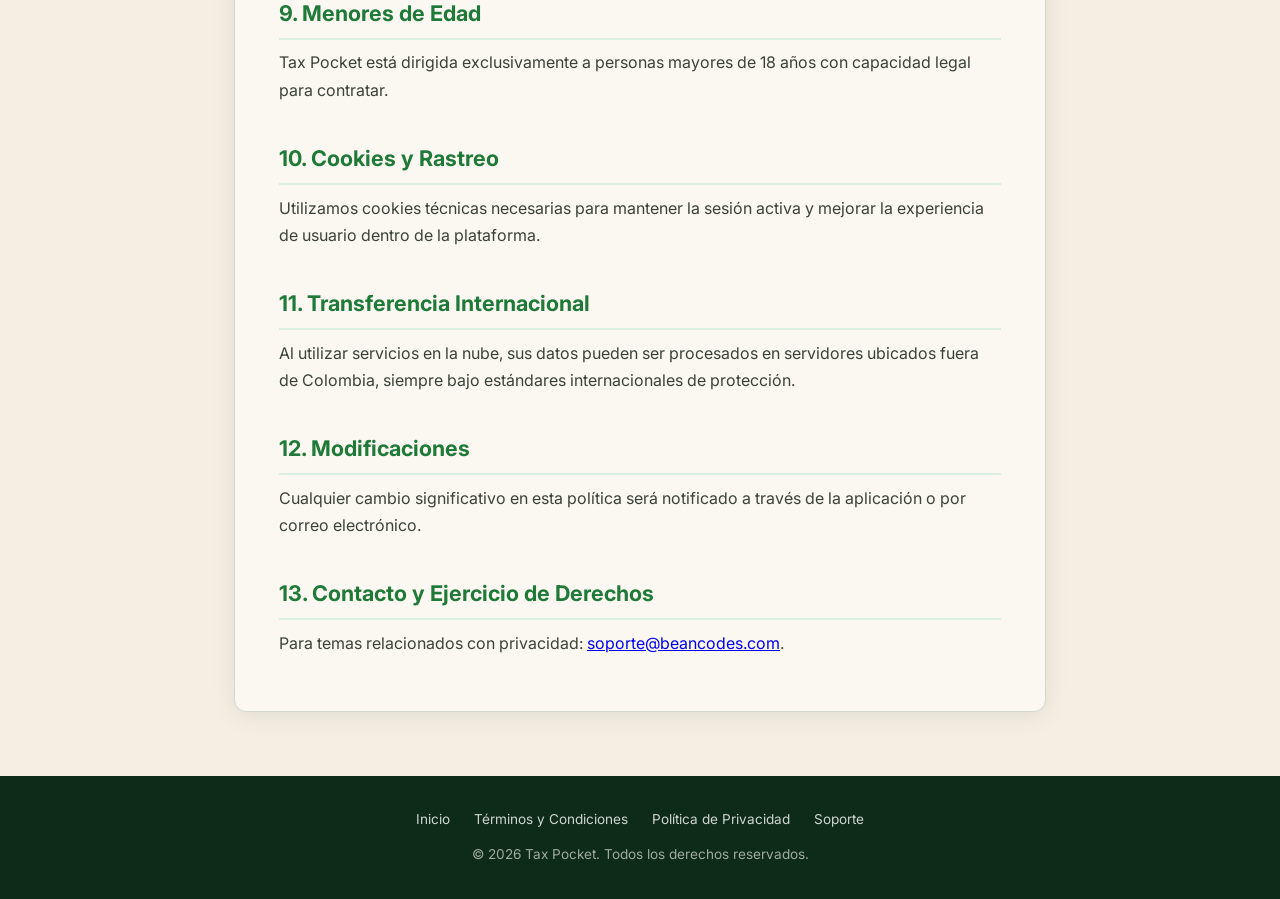
==== commit d6f7ba48: "update nav bar icon" ====
--- a/privacy.html
+++ b/privacy.html
@@ -4,7 +4,7 @@
   <meta charset="UTF-8" />
   <meta name="viewport" content="width=device-width, initial-scale=1.0" />
   <title>Política de Privacidad – Tax Pocket</title>
-  <link rel="icon" type="image/svg+xml" href="favicon.svg" />
+  <link rel="icon" type="image/svg+xml" href="favicon.ico" />
   <link rel="icon" type="image/x-icon" href="favicon.ico" />
   <link rel="stylesheet" href="styles.css" />
 </head>
@@ -13,15 +13,9 @@
   <header>
     <div class="nav-inner">
       <a href="index.html" class="logo">
-        <svg width="32" height="32" viewBox="0 0 100 100" fill="none" xmlns="http://www.w3.org/2000/svg">
-          <path d="M10 32 Q10 28 14 28 H62 Q72 28 74 36 L76 42 H10 Z" fill="#155228"/>
-          <path d="M10 40 H76 V80 Q76 94 43 96 Q10 94 10 80 Z" fill="#1F7A3A"/>
-          <path d="M20 52 Q20 84 43 88 Q66 84 66 52" fill="none" stroke="white" stroke-width="3.5" stroke-dasharray="7,5" stroke-linecap="round"/>
-          <circle cx="76" cy="30" r="22" fill="white"/>
-          <circle cx="76" cy="30" r="19" fill="#F08A1F"/>
-          <text x="76" y="38" text-anchor="middle" fill="white" font-size="22" font-weight="bold" font-family="Arial,sans-serif">$</text>
-        </svg>
-        <span class="logo-text">Tax Pocket</span>
+        <img width="32" height="32" src="icon.png">
+        </img>
+        <span class="logo-text" >Tax Pocket</span>
       </a>
       <nav>
         <a href="index.html">Inicio</a>
--- a/styles.css
+++ b/styles.css
@@ -37,6 +37,7 @@
   --tp-cream:      #F4EFE2;
   --tp-paper:      #FBF8F1;
   --tp-sand:       #ECE2C8;
+  --tp-white:       #FFFFFF;
 
   /* Accents funcionales */
   --tp-safe:       var(--tp-sage-500);
@@ -48,7 +49,7 @@
   --tp-night:      var(--tp-plum-900);
   --tp-night-2:    var(--tp-plum-700);
 
-  /* Tipografía */
+  /* Tipografía (Inter cargado vía @import; los demás se declaran para uso futuro) */
   --tp-font-display: "Instrument Serif", "Times New Roman", serif;
   --tp-font-body:    "Inter", -apple-system, system-ui, sans-serif;
   --tp-font-mono:    "JetBrains Mono", ui-monospace, monospace;
@@ -82,7 +83,8 @@
 
 /* ─── Nav ─── */
 header {
-  background: var(--primary-bg);
+  /* background: var(--primary-bg); */
+  background: var(--surface);
   border-bottom: 1px solid var(--primary-container);
   position: sticky;
   top: 0;
@@ -105,7 +107,7 @@
   align-items: center;
   gap: 0.55rem;
   text-decoration: none;
-  color: #fff;
+  color: var(--primary);
   font-weight: 700;
   font-size: 1.15rem;
 }
@@ -116,7 +118,8 @@
 
 nav a {
   text-decoration: none;
-  color: rgba(255,255,255,.65);
+  /* color: rgba(255,255,255,.65); */
+  color: var(--primary-bg);
   font-size: 0.9rem;
   font-weight: 500;
   padding: 0.45rem 0.9rem;
@@ -266,7 +269,7 @@
 
 @media (max-width: 600px) {
   .legal { padding: 1.5rem 1.25rem; }
-  .logo-text { display: none; }
+  .logo-text { display: none;}
 }
 
 .legal h2 {
